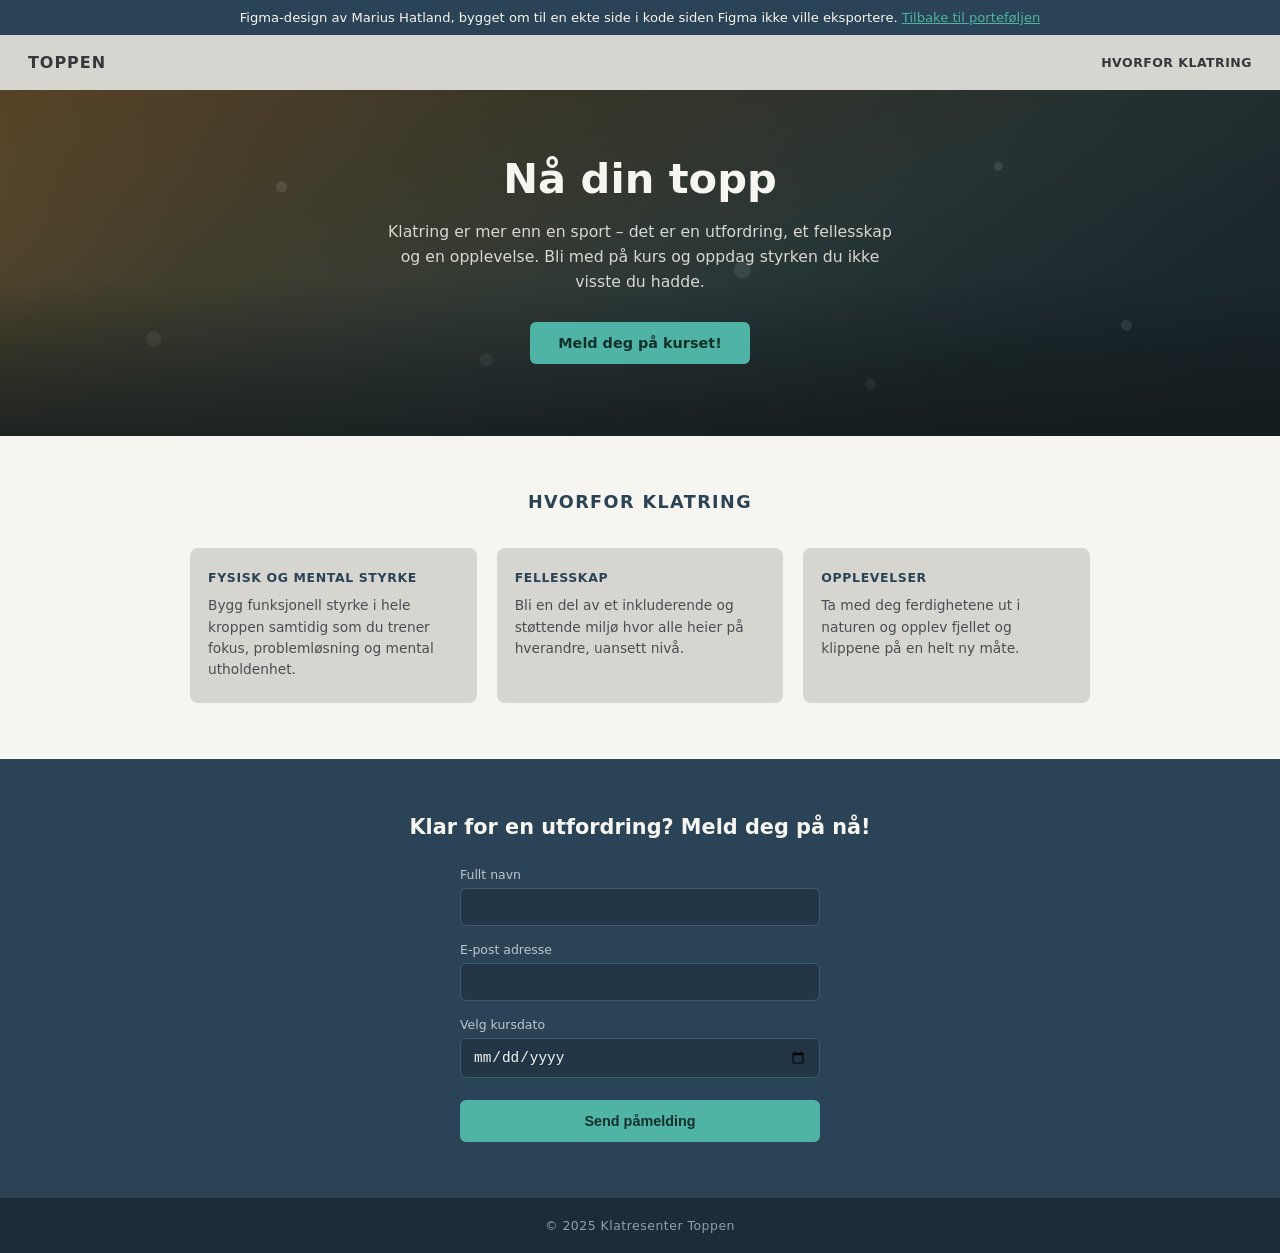
==== case-studies/toppen.html @ c84d879e "Initial portfolio site" ====
<!DOCTYPE html>
<html lang="no">
<head>
<meta charset="UTF-8">
<meta name="viewport" content="width=device-width, initial-scale=1.0">
<title>Toppen Klatresenter</title>
<link rel="icon" type="image/png" href="../assets/images/favicon.png">
<style>
  :root {
    --charcoal: #34383d;
    --teal: #4fb3a6;
    --teal-dark: #3a8f84;
    --foam: #f6f5f0;
    --stone: #d6d5d0;
    --navy: #2b4356;
    --font: 'Segoe UI', system-ui, -apple-system, sans-serif;
  }
  * { box-sizing: border-box; }
  body { margin: 0; font-family: var(--font); background: var(--foam); color: var(--charcoal); }
  img { max-width: 100%; display: block; }

  .case-banner {
    background: var(--navy);
    color: var(--foam);
    text-align: center;
    padding: 10px 16px;
    font-size: 0.82rem;
  }
  .case-banner a { color: var(--teal); }

  header.nav {
    display: flex;
    align-items: center;
    justify-content: space-between;
    padding: 18px 28px;
    background: var(--stone);
  }
  .logo { display: flex; align-items: center; gap: 8px; font-weight: 700; letter-spacing: 0.06em; font-size: 1rem; }
  .logo-icon {
    width: 26px; height: 26px; border-radius: 50%;
    background: var(--teal); color: white; display: flex; align-items: center; justify-content: center;
    font-size: 0.85rem;
  }
  .nav-link { font-size: 0.78rem; letter-spacing: 0.04em; color: var(--charcoal); text-decoration: none; font-weight: 600; }

  .hero {
    position: relative;
    padding: 64px 28px 72px;
    background:
      radial-gradient(circle at 22% 28%, rgba(255,255,255,0.14) 0 5px, transparent 6px),
      radial-gradient(circle at 58% 52%, rgba(255,255,255,0.10) 0 8px, transparent 9px),
      radial-gradient(circle at 78% 22%, rgba(255,255,255,0.14) 0 4px, transparent 5px),
      radial-gradient(circle at 38% 78%, rgba(255,255,255,0.10) 0 6px, transparent 7px),
      radial-gradient(circle at 88% 68%, rgba(255,255,255,0.14) 0 5px, transparent 6px),
      radial-gradient(circle at 12% 72%, rgba(255,255,255,0.10) 0 7px, transparent 8px),
      radial-gradient(circle at 68% 85%, rgba(255,255,255,0.12) 0 5px, transparent 6px),
      linear-gradient(155deg, #7a5a2e 0%, #4a4530 28%, #2e3d3d 55%, #1c2b30 78%, #17242a 100%);
    color: var(--foam);
    text-align: center;
  }
  .hero::after {
    content: '';
    position: absolute;
    inset: 0;
    background: linear-gradient(0deg, rgba(20,25,26,0.75) 0%, rgba(20,25,26,0.15) 45%, rgba(20,25,26,0.35) 100%);
    pointer-events: none;
  }
  .hero > * { position: relative; z-index: 1; }
  .hero h1 { font-size: clamp(1.8rem, 5vw, 2.6rem); margin: 0 0 16px; }
  .hero p { max-width: 520px; margin: 0 auto 28px; color: #d8d7d2; font-size: 0.98rem; line-height: 1.6; }
  .btn-teal {
    display: inline-block;
    background: var(--teal);
    color: #12302c;
    font-weight: 700;
    padding: 13px 28px;
    border-radius: 6px;
    text-decoration: none;
    font-size: 0.9rem;
    border: none;
    cursor: pointer;
  }
  .btn-teal:hover { background: var(--teal-dark); color: white; }

  .why {
    padding: 56px 28px;
    text-align: center;
  }
  .why h2 {
    font-size: 1.1rem;
    letter-spacing: 0.08em;
    color: var(--navy);
    margin: 0 0 36px;
  }
  .why-grid {
    display: grid;
    grid-template-columns: repeat(3, 1fr);
    gap: 20px;
    max-width: 900px;
    margin: 0 auto;
  }
  .why-card {
    background: var(--stone);
    border-radius: 8px;
    padding: 22px 18px;
    text-align: left;
  }
  .why-card h3 {
    font-size: 0.78rem;
    letter-spacing: 0.05em;
    text-transform: uppercase;
    color: var(--navy);
    margin: 0 0 10px;
  }
  .why-card p { font-size: 0.86rem; color: #4a4d51; margin: 0; line-height: 1.55; }

  .signup {
    background: var(--navy);
    color: var(--foam);
    padding: 56px 28px;
    text-align: center;
  }
  .signup h2 { font-size: 1.3rem; margin: 0 0 28px; }
  .signup form {
    max-width: 360px;
    margin: 0 auto;
    display: flex;
    flex-direction: column;
    gap: 16px;
    text-align: left;
  }
  .signup label { font-size: 0.78rem; color: #b9c6cf; }
  .signup input {
    margin-top: 6px;
    width: 100%;
    padding: 10px 12px;
    border-radius: 6px;
    border: 1px solid #3f5a6c;
    background: #223648;
    color: var(--foam);
    font-size: 0.9rem;
  }
  .signup .btn-teal { margin-top: 6px; width: 100%; }

  footer {
    background: #1c2c38;
    color: #8ea0ac;
    text-align: center;
    padding: 20px;
    font-size: 0.78rem;
    letter-spacing: 0.04em;
  }

  @media (max-width: 640px) {
    .why-grid { grid-template-columns: 1fr; }
  }
</style>
</head>
<body>

<div class="case-banner">
  Figma-design av Marius Hatland, bygget om til en ekte side i kode siden Figma ikke ville eksportere.
  <a href="../index.html#toppen">Tilbake til porteføljen</a>
</div>

<header class="nav">
  <div class="logo">TOPPEN</div>
  <a href="#hvorfor" class="nav-link">HVORFOR KLATRING</a>
</header>

<section class="hero">
  <h1>Nå din topp</h1>
  <p>Klatring er mer enn en sport – det er en utfordring, et fellesskap og en
     opplevelse. Bli med på kurs og oppdag styrken du ikke visste du hadde.</p>
  <a href="#pamelding" class="btn-teal">Meld deg på kurset!</a>
</section>

<section class="why" id="hvorfor">
  <h2>HVORFOR KLATRING</h2>
  <div class="why-grid">
    <div class="why-card">
      <h3>Fysisk og mental styrke</h3>
      <p>Bygg funksjonell styrke i hele kroppen samtidig som du trener fokus,
         problemløsning og mental utholdenhet.</p>
    </div>
    <div class="why-card">
      <h3>Fellesskap</h3>
      <p>Bli en del av et inkluderende og støttende miljø hvor alle heier på
         hverandre, uansett nivå.</p>
    </div>
    <div class="why-card">
      <h3>Opplevelser</h3>
      <p>Ta med deg ferdighetene ut i naturen og opplev fjellet og klippene på
         en helt ny måte.</p>
    </div>
  </div>
</section>

<section class="signup" id="pamelding">
  <h2>Klar for en utfordring? Meld deg på nå!</h2>
  <form onsubmit="return false;">
    <label>Fullt navn<input type="text" placeholder=""></label>
    <label>E-post adresse<input type="email" placeholder=""></label>
    <label>Velg kursdato<input type="date"></label>
    <button type="submit" class="btn-teal">Send påmelding</button>
  </form>
</section>

<footer>© 2025 Klatresenter Toppen</footer>

</body>
</html>
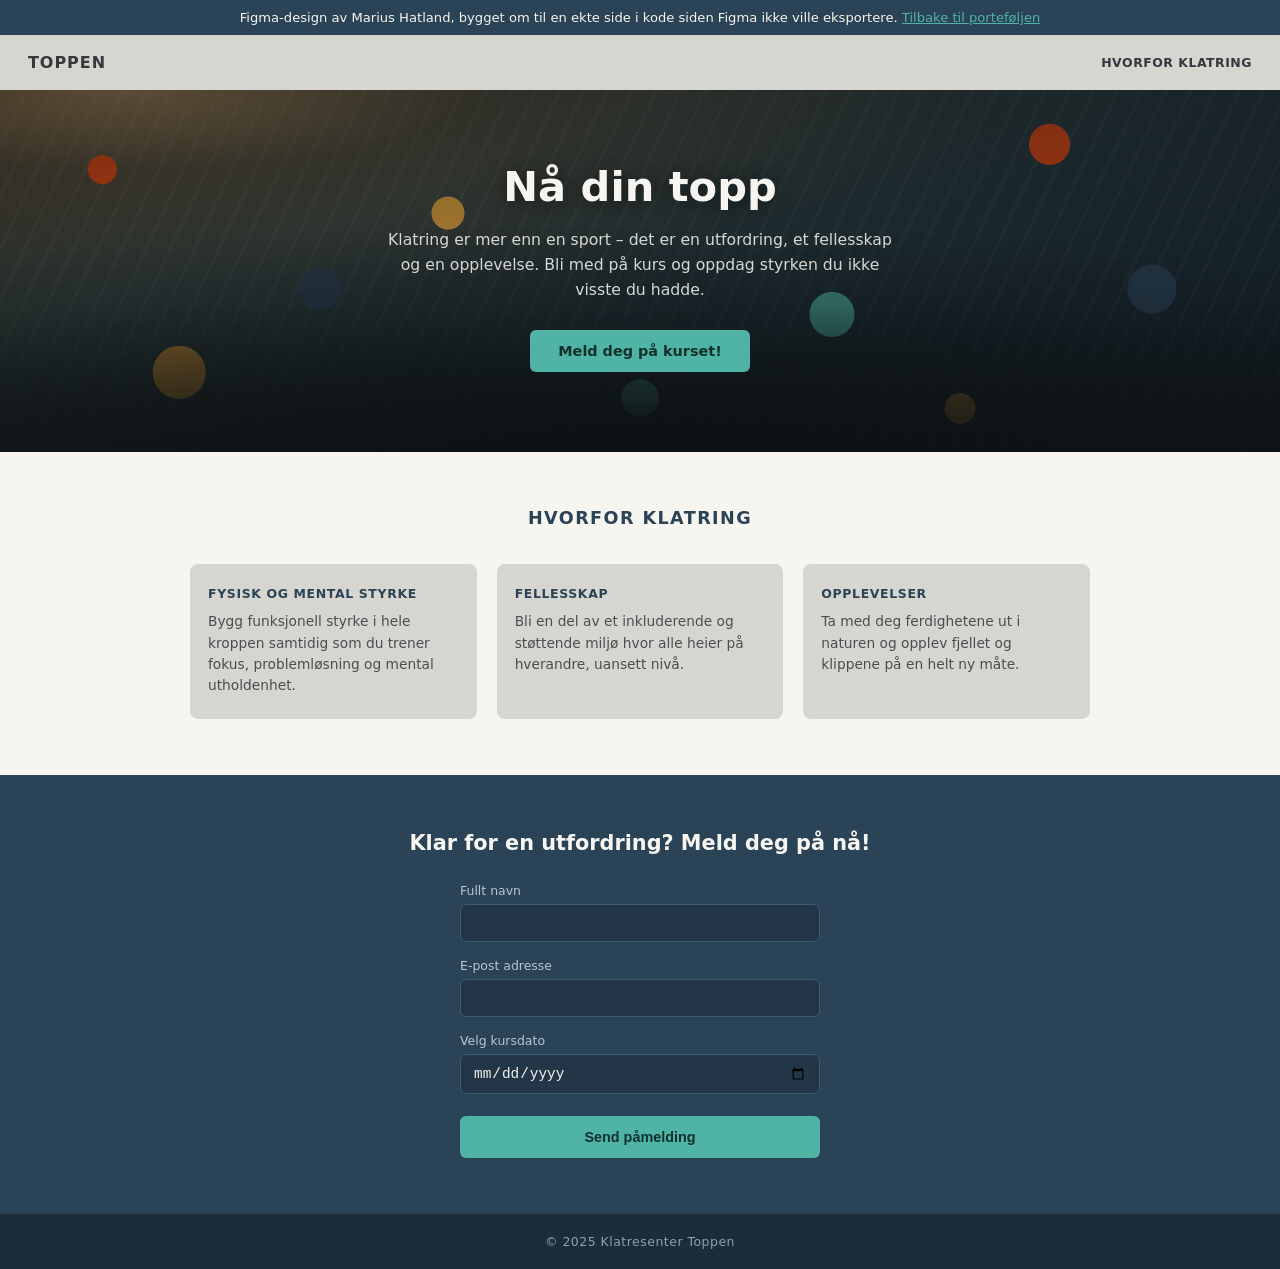
==== commit 9d0536bd: "Remove CV download, rework hero tagline and Toppen hero visuals" ====
--- a/case-studies/toppen.html
+++ b/case-studies/toppen.html
@@ -45,27 +45,40 @@
 
   .hero {
     position: relative;
-    padding: 64px 28px 72px;
+    padding: 72px 28px 80px;
+    overflow: hidden;
     background:
-      radial-gradient(circle at 22% 28%, rgba(255,255,255,0.14) 0 5px, transparent 6px),
-      radial-gradient(circle at 58% 52%, rgba(255,255,255,0.10) 0 8px, transparent 9px),
-      radial-gradient(circle at 78% 22%, rgba(255,255,255,0.14) 0 4px, transparent 5px),
-      radial-gradient(circle at 38% 78%, rgba(255,255,255,0.10) 0 6px, transparent 7px),
-      radial-gradient(circle at 88% 68%, rgba(255,255,255,0.14) 0 5px, transparent 6px),
-      radial-gradient(circle at 12% 72%, rgba(255,255,255,0.10) 0 7px, transparent 8px),
-      radial-gradient(circle at 68% 85%, rgba(255,255,255,0.12) 0 5px, transparent 6px),
-      linear-gradient(155deg, #7a5a2e 0%, #4a4530 28%, #2e3d3d 55%, #1c2b30 78%, #17242a 100%);
-    color: var(--foam);
-    text-align: center;
+      radial-gradient(circle at 14% 78%, #e0a03a 0 26px, transparent 27px),
+      radial-gradient(circle at 82% 15%, #d94411 0 20px, transparent 21px),
+      radial-gradient(circle at 65% 62%, #4fb3a6 0 22px, transparent 23px),
+      radial-gradient(circle at 35% 34%, #e0a03a 0 16px, transparent 17px),
+      radial-gradient(circle at 90% 55%, #2b4356 0 24px, transparent 25px),
+      radial-gradient(circle at 8% 22%, #d94411 0 14px, transparent 15px),
+      radial-gradient(circle at 50% 85%, #4fb3a6 0 18px, transparent 19px),
+      radial-gradient(circle at 75% 88%, #e0a03a 0 15px, transparent 16px),
+      radial-gradient(circle at 25% 55%, #2b4356 0 20px, transparent 21px),
+      repeating-linear-gradient(115deg, rgba(255,255,255,0.035) 0 3px, transparent 3px 22px),
+      radial-gradient(120% 100% at 10% 0%, rgba(232,178,106,0.55) 0%, rgba(120,90,55,0.35) 22%, transparent 55%),
+      linear-gradient(160deg, #3a3428 0%, #33403e 30%, #22343a 55%, #182731 78%, #131e26 100%);
+    color: var(--foam);
+    text-align: center;
+  }
+  .hero::before {
+    content: '';
+    position: absolute;
+    inset: 0;
+    background: radial-gradient(140% 90% at 50% 100%, rgba(10,14,16,0.9) 0%, rgba(10,14,16,0.35) 45%, transparent 70%);
+    pointer-events: none;
   }
   .hero::after {
     content: '';
     position: absolute;
     inset: 0;
-    background: linear-gradient(0deg, rgba(20,25,26,0.75) 0%, rgba(20,25,26,0.15) 45%, rgba(20,25,26,0.35) 100%);
+    background: linear-gradient(0deg, rgba(14,18,20,0.82) 0%, rgba(14,18,20,0.25) 40%, rgba(14,18,20,0.45) 100%);
     pointer-events: none;
   }
   .hero > * { position: relative; z-index: 1; }
+  .hero h1 { text-shadow: 0 2px 18px rgba(0,0,0,0.45); }
   .hero h1 { font-size: clamp(1.8rem, 5vw, 2.6rem); margin: 0 0 16px; }
   .hero p { max-width: 520px; margin: 0 auto 28px; color: #d8d7d2; font-size: 0.98rem; line-height: 1.6; }
   .btn-teal {
